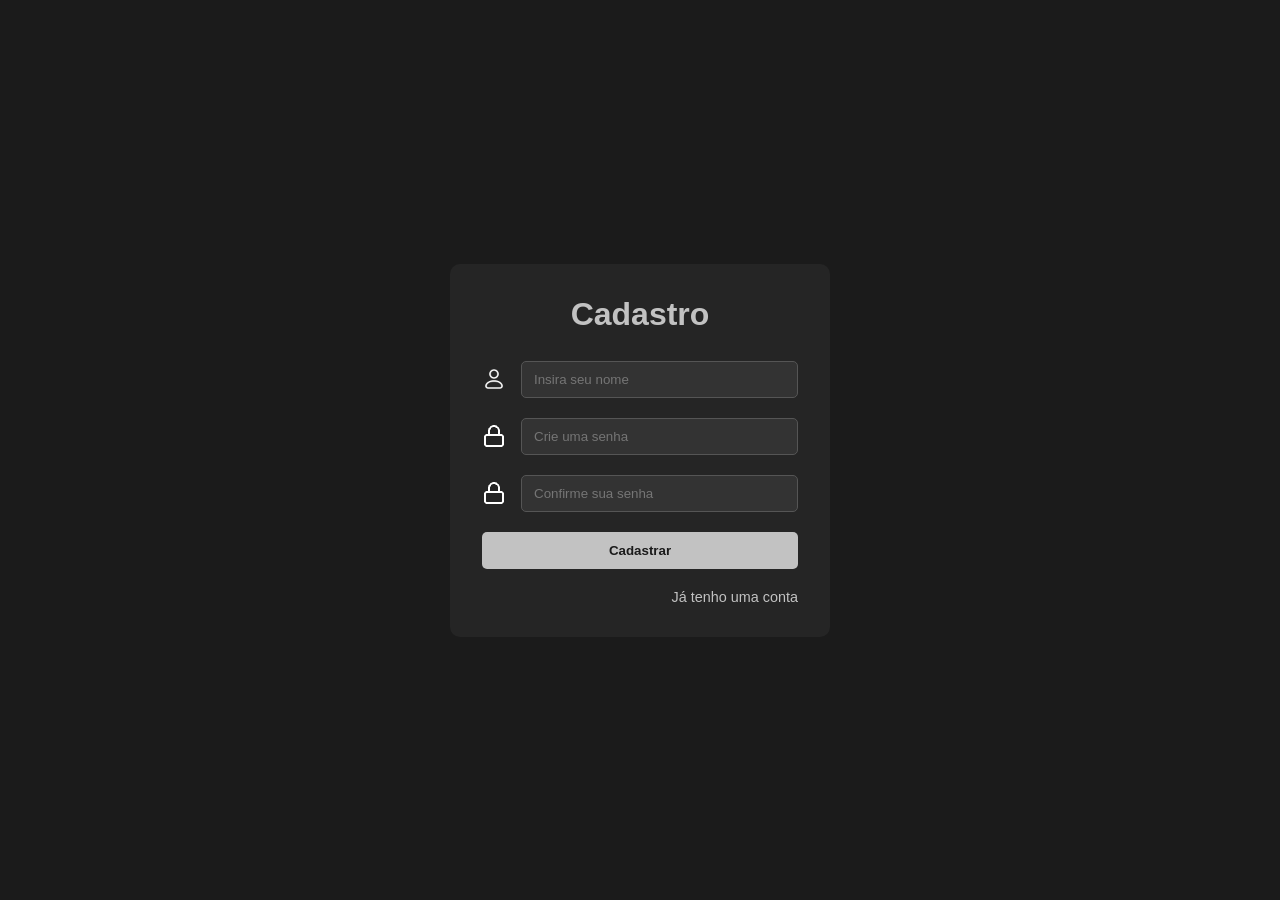
==== cadastro.html @ 564f967c "chore: inicio do projeto, tela de cadastro e login" ====
<!DOCTYPE html>
<html lang="pt-BR">
<head>
    <meta charset="UTF-8">
    <meta name="viewport" content="width=device-width, initial-scale=1.0">
    <link rel="stylesheet" href="cadastro.css">
    <title>Cadastro</title>
</head>
<body>
    <form class="formulario-cadastro">
        <h1>Cadastro</h1>

        <div class="campo">
            <img class="icone" src="user.png" alt="Ícone de usuário">
            <input type="text" placeholder="Insira seu nome" required>
        </div>

        <div class="campo">
            <img class="icone" src="lock.png" alt="Ícone de cadeado">
            <input type="password" placeholder="Crie uma senha" required>
        </div>

        <div class="campo">
            <img class="icone" src="lock.png" alt="Ícone de cadeado">
            <input type="password" placeholder="Confirme sua senha" required>
        </div>

        <button type="submit">Cadastrar</button>
        <a href="login.html">Já tenho uma conta</a>
    </form>
</body>
</html>
---- cadastro.css ----
*{
    box-sizing: border-box;
}

body{
    margin: 0;
    min-height: 100vh;
    background-color: #1b1b1b;
    font-family: Arial, sans-serif;
    display: flex;
    align-items: center;
    justify-content: center;
}

.formulario-cadastro{
    width: min(90%, 380px);
    padding: 32px;
    border-radius: 10px;
    background-color: #252525;
    display: flex;
    flex-direction: column;
    align-items: center;
    gap: 20px;
}

h1{
    margin: 0 0 8px;
    color: #c2c2c2;
    font-size: 2rem;
}

.campo{
    width: 100%;
    display: flex;
    align-items: center;
    gap: 15px;
}

.icone{
    width: 24px;
    height: 24px;
    object-fit: contain;
    filter: brightness(0) invert(1);
}

input{
    width: 100%;
    padding: 10px 12px;
    border: 1px solid #555;
    border-radius: 5px;
    background-color: #333;
    color: #fff;
    outline: none;
}

input:focus{
    border-color: #888;
}

button{
    width: 100%;
    padding: 11px;
    border: 0;
    border-radius: 5px;
    background-color: #c2c2c2;
    color: #1b1b1b;
    font-weight: bold;
    cursor: pointer;
}

a{
    align-self: flex-end;
    color: #c2c2c2;
    font-size: 0.9rem;
    text-decoration: none;
}

a:hover{
    text-decoration: underline;
}
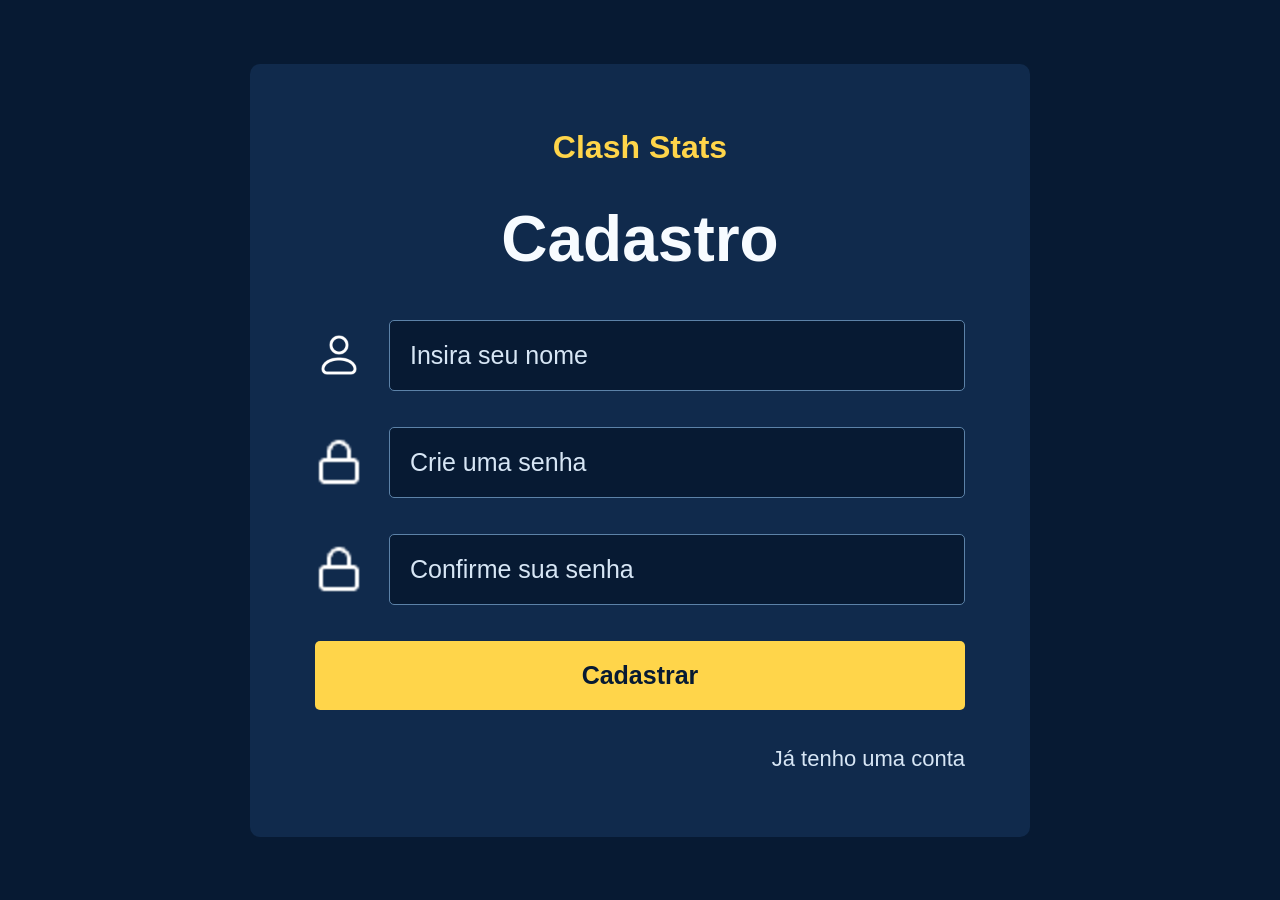
==== commit 641ffa7f: "criação do rodapé, formulário de contato, carrossel, direcionamento para cadastro e login" ====
--- a/cadastro.html
+++ b/cadastro.html
@@ -4,24 +4,25 @@
     <meta charset="UTF-8">
     <meta name="viewport" content="width=device-width, initial-scale=1.0">
     <link rel="stylesheet" href="cadastro.css">
-    <title>Cadastro</title>
+    <title>Clash Stats - Cadastro</title>
 </head>
 <body>
     <form class="formulario-cadastro">
+        <p class="nome-projeto">Clash Stats</p>
         <h1>Cadastro</h1>
 
         <div class="campo">
-            <img class="icone" src="user.png" alt="Ícone de usuário">
+            <img class="icone" src="assets/user.png" alt="Ícone de usuário">
             <input type="text" placeholder="Insira seu nome" required>
         </div>
 
         <div class="campo">
-            <img class="icone" src="lock.png" alt="Ícone de cadeado">
+            <img class="icone" src="assets/lock.png" alt="Ícone de cadeado">
             <input type="password" placeholder="Crie uma senha" required>
         </div>
 
         <div class="campo">
-            <img class="icone" src="lock.png" alt="Ícone de cadeado">
+            <img class="icone" src="assets/lock.png" alt="Ícone de cadeado">
             <input type="password" placeholder="Confirme sua senha" required>
         </div>
 
--- a/cadastro.css
+++ b/cadastro.css
@@ -5,7 +5,7 @@
 body{
     margin: 0;
     min-height: 100vh;
-    background-color: #1b1b1b;
+    background-color: #071a33;
     font-family: Arial, sans-serif;
     display: flex;
     align-items: center;
@@ -13,68 +13,81 @@
 }
 
 .formulario-cadastro{
-    width: min(90%, 380px);
-    padding: 32px;
+    width: 780px;
+    padding: 65px;
     border-radius: 10px;
-    background-color: #252525;
+    background-color: #102a4c;
     display: flex;
     flex-direction: column;
     align-items: center;
-    gap: 20px;
+    gap: 36px;
 }
 
 h1{
     margin: 0 0 8px;
-    color: #c2c2c2;
-    font-size: 2rem;
+    color: #f7fbff;
+    font-size: 4rem;
 }
 
 .campo{
     width: 100%;
     display: flex;
     align-items: center;
-    gap: 15px;
+    gap: 26px;
 }
 
 .icone{
-    width: 24px;
-    height: 24px;
+    width: 48px;
+    height: 48px;
     object-fit: contain;
     filter: brightness(0) invert(1);
 }
 
 input{
     width: 100%;
-    padding: 10px 12px;
-    border: 1px solid #555;
+    padding: 20px;
+    border: 1px solid #5c82a8;
     border-radius: 5px;
-    background-color: #333;
-    color: #fff;
+    background-color: #071a33;
+    color: #f7fbff;
+    font-size: 25px;
     outline: none;
 }
 
 input:focus{
-    border-color: #888;
+    border-color: #3aa7ff;
 }
 
 button{
     width: 100%;
-    padding: 11px;
+    padding: 20px;
     border: 0;
     border-radius: 5px;
-    background-color: #c2c2c2;
-    color: #1b1b1b;
+    background-color: #ffd54a;
+    color: #071a33;
     font-weight: bold;
+    font-size: 25px;
     cursor: pointer;
 }
 
 a{
     align-self: flex-end;
-    color: #c2c2c2;
-    font-size: 0.9rem;
+    color: #d7e6f5;
+    font-size: 22px;
     text-decoration: none;
 }
 
 a:hover{
     text-decoration: underline;
 }
+
+.nome-projeto{
+    margin: 0;
+    color: #ffd54a;
+    font-size: 32px;
+    font-weight: bold;
+}
+
+input::placeholder{
+    color: #d7e6f5;
+}
